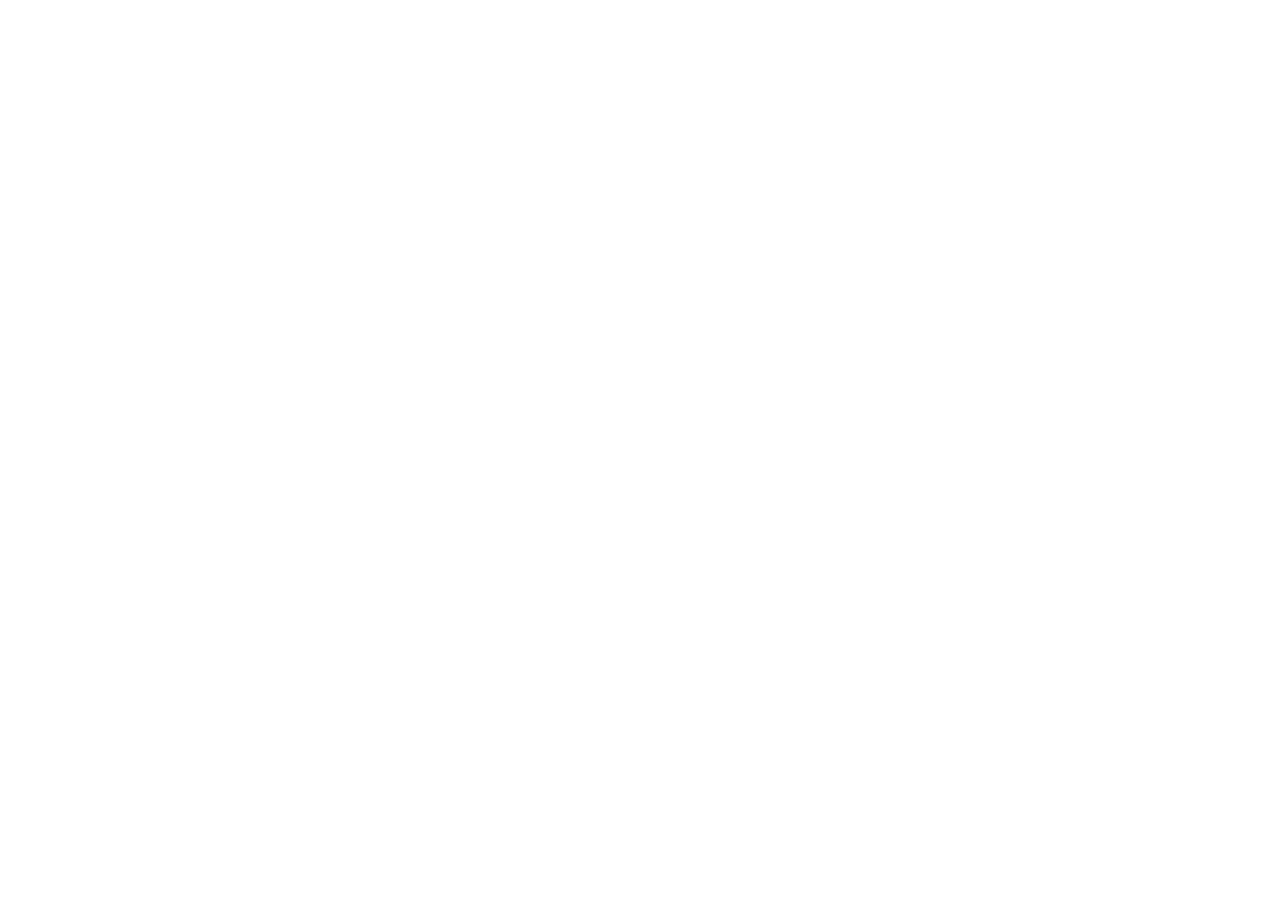
==== html/game.html @ 75d3c33e "Design homepage" ====
<!doctype html>
<html lang="en">
  <head>
    <meta charset="UTF-8" />
    <meta name="viewport" content="width=device-width, initial-scale=1.0" />
    <title>The orange man's labyrinth</title>
  </head>
  <body>
    <header></header>
    <main></main>
    <footer></footer>
  </body>
</html>
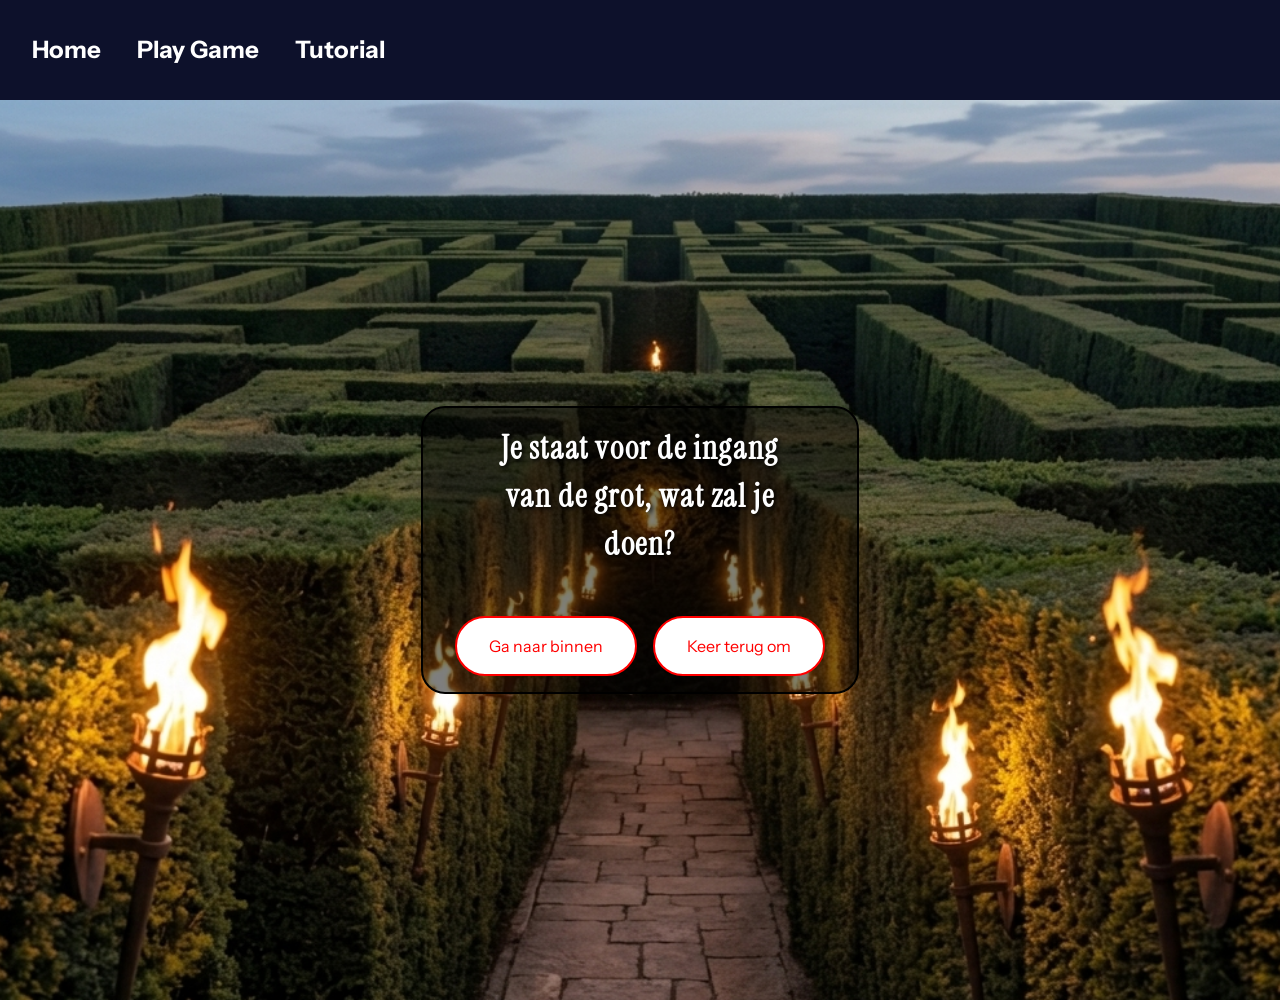
==== commit 2ff4bd9d: "Game pagina ontworpen" ====
--- a/html/game.html
+++ b/html/game.html
@@ -3,11 +3,42 @@
   <head>
     <meta charset="UTF-8" />
     <meta name="viewport" content="width=device-width, initial-scale=1.0" />
+    <link rel="preconnect" href="https://fonts.googleapis.com" />
+    <link rel="preconnect" href="https://fonts.gstatic.com" crossorigin />
+    <link
+      href="https://fonts.googleapis.com/css2?family=Instrument+Sans:ital,wght@0,400..700;1,400..700&family=Instrument+Serif:ital@0;1&display=swap"
+      rel="stylesheet"
+    />
+    <link rel="stylesheet" href="../css/reset.css" />
+    <link rel="stylesheet" href="../css/home.css" />
+    <link rel="stylesheet" href="../css/game.css" />
     <title>The orange man's labyrinth</title>
   </head>
   <body>
-    <header></header>
-    <main></main>
-    <footer></footer>
+    <header>
+      <nav class="nav">
+        <a class="nav__item" href="../index.html">Home</a>
+        <a class="nav__item" href="../html/game.html">Play Game</a>
+        <a class="nav__item" href="../html/tutorial.html">Tutorial</a>
+      </nav>
+    </header>
+    <main>
+      <section class="game">
+        <div class="game__wrapper">
+          <div class="border__content">
+            <p class="game__text" id="text"></p>
+            <div class="game__btn" id="options"></div>
+          </div>
+          <div class="bg-game"></div>
+        </div>
+      </section>
+    </main>
+
+    <footer>
+      <!-- <a class="main__link" href="../index.html"
+        ><span class="link__text">Go back</span></a
+      > -->
+    </footer>
+    <script src="../src/scripts/game.js"></script>
   </body>
 </html>
--- a/css/home.css
+++ b/css/home.css
@@ -0,0 +1,190 @@
+:root {
+  --font-primary: "Instrument Serif", Serif;
+  --font-secondary: "Instrument Sans", Serif;
+
+  --color-primary: white;
+  --color-secondary: black;
+  --color-detail: red;
+  --color-nav: #0d112b;
+  --color-nav-darker: #060812;
+}
+
+.nav {
+  padding: 1rem;
+  background-color: var(--color-nav);
+  border-bottom: 2px var(--color-nav-darker);
+}
+
+.nav__item {
+  margin: 1rem;
+  text-decoration: none;
+  font-family: var(--font-secondary);
+  font-weight: 700;
+  font-size: 1.5rem;
+  color: var(--color-primary);
+  position: relative;
+  display: inline-block;
+}
+
+.nav__item::after {
+  content: "";
+  position: absolute;
+  width: 100%;
+  transform: scaleX(0);
+  height: 2px;
+  bottom: -5px;
+  left: 0;
+  transform-origin: bottom right;
+  transition: 0.8s ease;
+  background-color: var(--color-primary);
+}
+
+.nav__item:hover::after {
+  transform: scaleX(1);
+  transform-origin: bottom left;
+}
+
+.desktop__only {
+  position: relative;
+  z-index: 0;
+  width: 100vw;
+  height: 100vh;
+}
+
+.main__title {
+  position: absolute;
+  z-index: 2;
+  font-family: var(--font-primary);
+  font-size: 4rem;
+  color: var(--color-primary);
+  top: 30%;
+  left: 50%;
+  transform: translate(-50%, -50%);
+  text-shadow: 2px 2px 4px black;
+}
+
+.main__img {
+  object-fit: fill;
+  z-index: 1;
+  width: 100%;
+  height: 100%;
+}
+
+.main__img-detail {
+  position: absolute;
+  bottom: 0;
+  right: 0;
+  z-index: 99;
+  background-image: url(../assets/orange_man-removebg.png);
+  background-size: contain;
+  background-repeat: no-repeat;
+  height: 25rem;
+  aspect-ratio: 1/1;
+}
+
+.main__link {
+  position: absolute;
+  z-index: 2;
+  top: 50%;
+  left: 50%;
+  transform: translate(-50%, -50%);
+  text-decoration: none;
+  border: 2px solid var(--color-detail);
+  border-radius: 2rem;
+  background-color: var(--color-primary);
+  color: var(--color-detail);
+  padding: 1rem 2rem;
+  transition: 0.5s ease;
+}
+
+.main__link:hover {
+  color: var(--color-primary);
+  background-color: var(--color-detail);
+  border: 2px solid var(--color-primary);
+}
+
+.main__link:active {
+  transform: translate(-50%, -50%) scale(1.5);
+  transition: 0.5s ease;
+}
+
+.link__text {
+  font-family: var(--font-secondary);
+  font-weight: 700;
+}
+
+.mobile__only {
+  display: none;
+}
+
+@media (max-width: 402px) {
+  .mobile__only {
+    display: block;
+    position: relative;
+    width: 100vw;
+    height: 100vh;
+    height: 100dvh;
+  }
+
+  .mobile__title {
+    position: absolute;
+    top: 4rem;
+    left: 50%;
+    transform: translateX(-50%);
+    width: 90%;
+    text-align: center;
+    z-index: 2;
+    font-family: var(--font-primary);
+    font-size: 3rem;
+    color: var(--color-primary);
+    text-shadow: 2px 2px 4px black;
+  }
+
+  .mobile__img {
+    height: 100vh;
+    width: 100vw;
+    z-index: 1;
+    object-fit: cover;
+    display: block;
+  }
+
+  .main__img-detail {
+    position: absolute;
+    width: 100%;
+    height: 40rem;
+    bottom: -3rem;
+    z-index: 3;
+    background-position: bottom right;
+    pointer-events: none;
+  }
+
+  .desktop__only {
+    display: none;
+  }
+
+  .nav {
+    display: none;
+  }
+
+  .btns__placement {
+    position: absolute;
+    top: 22rem;
+    left: 50%;
+    transform: translate(-50%, -50%);
+    z-index: 3;
+    display: flex;
+    flex-direction: column;
+    gap: 1rem;
+    width: 80%;
+  }
+
+  .btns__placement .main__link {
+    position: static;
+    transform: none;
+    margin: 0;
+    text-align: center;
+    width: 100%;
+    box-sizing: border-box;
+    z-index: 99;
+  }
+}
--- a/css/game.css
+++ b/css/game.css
@@ -0,0 +1,83 @@
+:root {
+  --font-primary: "Instrument Serif", Serif;
+  --font-secondary: "Instrument Sans", Serif;
+
+  --color-primary: white;
+  --color-secondary: black;
+  --color-detail: red;
+  --color-nav: #0d112b;
+  --color-nav-darker: #060812;
+}
+
+.game {
+  width: 100%;
+  height: 100vh;
+  overflow: hidden;
+}
+
+.game__wrapper {
+  position: relative;
+  width: 100%;
+  height: 100%;
+  display: flex;
+  flex-direction: column;
+  justify-content: center;
+  align-items: center;
+  text-align: center;
+}
+
+.bg-game {
+  position: absolute;
+  top: 0;
+  left: 0;
+  width: 100%;
+  height: 100%;
+  background-image: url(../assets/img_game.png);
+  background-size: cover;
+  background-position: center;
+  z-index: -1;
+}
+
+.game__text {
+  color: var(--color-primary);
+  font-family: var(--font-primary);
+  font-size: 2rem;
+  letter-spacing: 0.1rem;
+  font-weight: 700;
+  margin-bottom: 3rem;
+  z-index: 1;
+  text-shadow: 2px 2px 4px black;
+  max-width: 20rem;
+  margin-left: auto;
+  margin-right: auto;
+}
+
+.game__btn {
+  z-index: 1;
+  display: flex;
+  gap: 1rem;
+  display: flex;
+  justify-content: center;
+}
+
+#options button {
+  font-family: var(--font-secondary);
+  border: 2px solid var(--color-detail);
+  border-radius: 2rem;
+  background-color: var(--color-primary);
+  color: var(--color-detail);
+  padding: 1rem 2rem;
+  transition: 0.5s ease;
+}
+
+#options button:hover {
+  transform: scale(1.05);
+  transition: 0.3s ease;
+}
+
+.border__content {
+  border: 2px solid var(--color-secondary);
+  border-radius: 1.5rem;
+  background-color: rgba(0, 0, 0, 0.5);
+  padding: 1rem 2rem;
+}
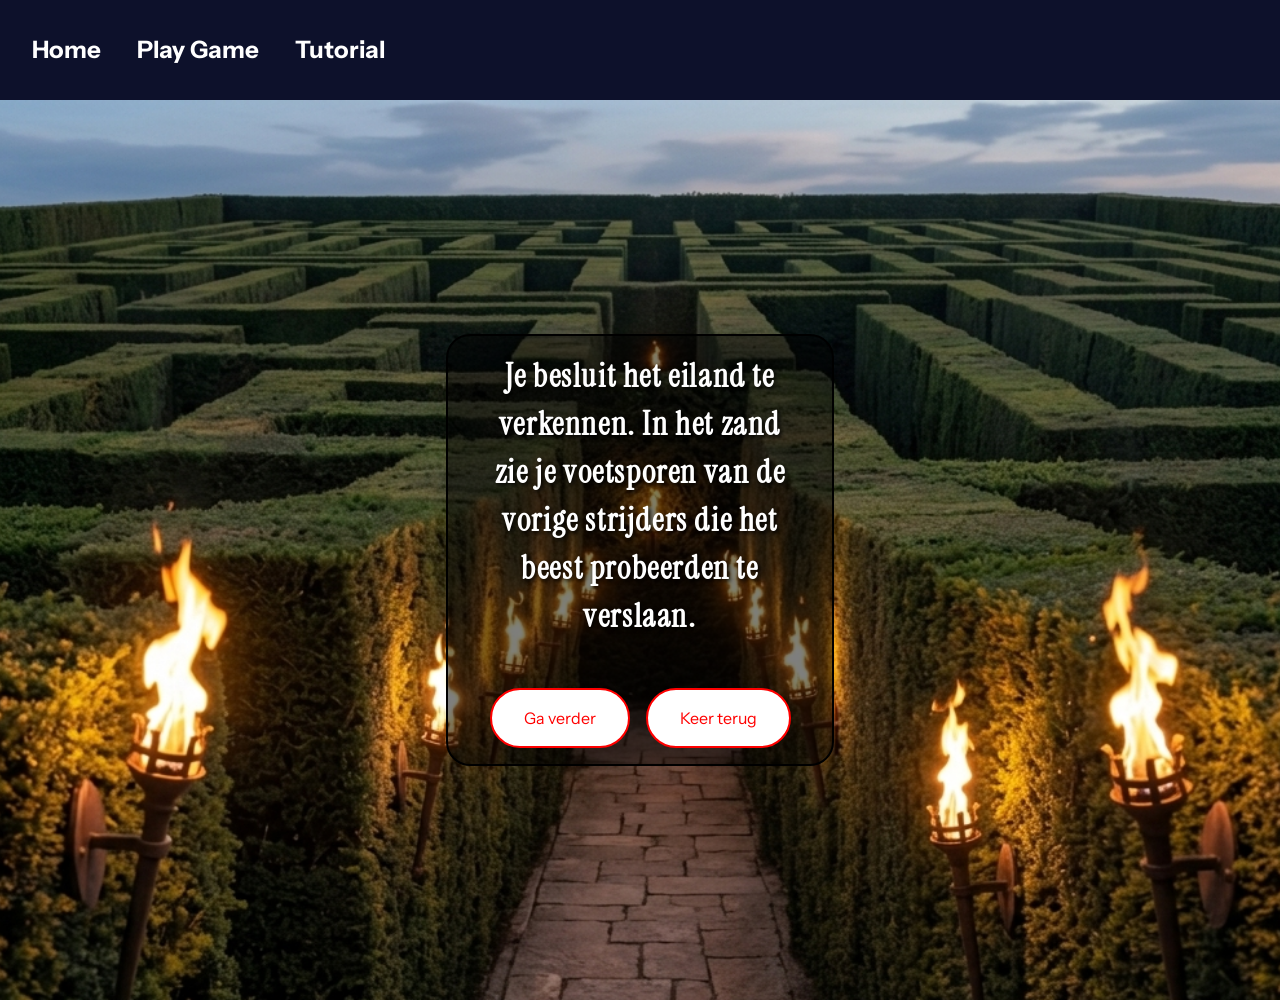
==== commit 509b369e: "Tutorial  en opkuisen" ====
--- a/html/game.html
+++ b/html/game.html
@@ -9,9 +9,7 @@
       href="https://fonts.googleapis.com/css2?family=Instrument+Sans:ital,wght@0,400..700;1,400..700&family=Instrument+Serif:ital@0;1&display=swap"
       rel="stylesheet"
     />
-    <link rel="stylesheet" href="../css/reset.css" />
-    <link rel="stylesheet" href="../css/home.css" />
-    <link rel="stylesheet" href="../css/game.css" />
+    <link rel="stylesheet" href="../src/styles/main.css" />
     <title>The orange man's labyrinth</title>
   </head>
   <body>
--- a/src/styles/main.css
+++ b/src/styles/main.css
@@ -0,0 +1,5 @@
+@import "base/reset.css";
+@import "base/variables.css";
+
+@import "components/home.css";
+@import "components/game.css";
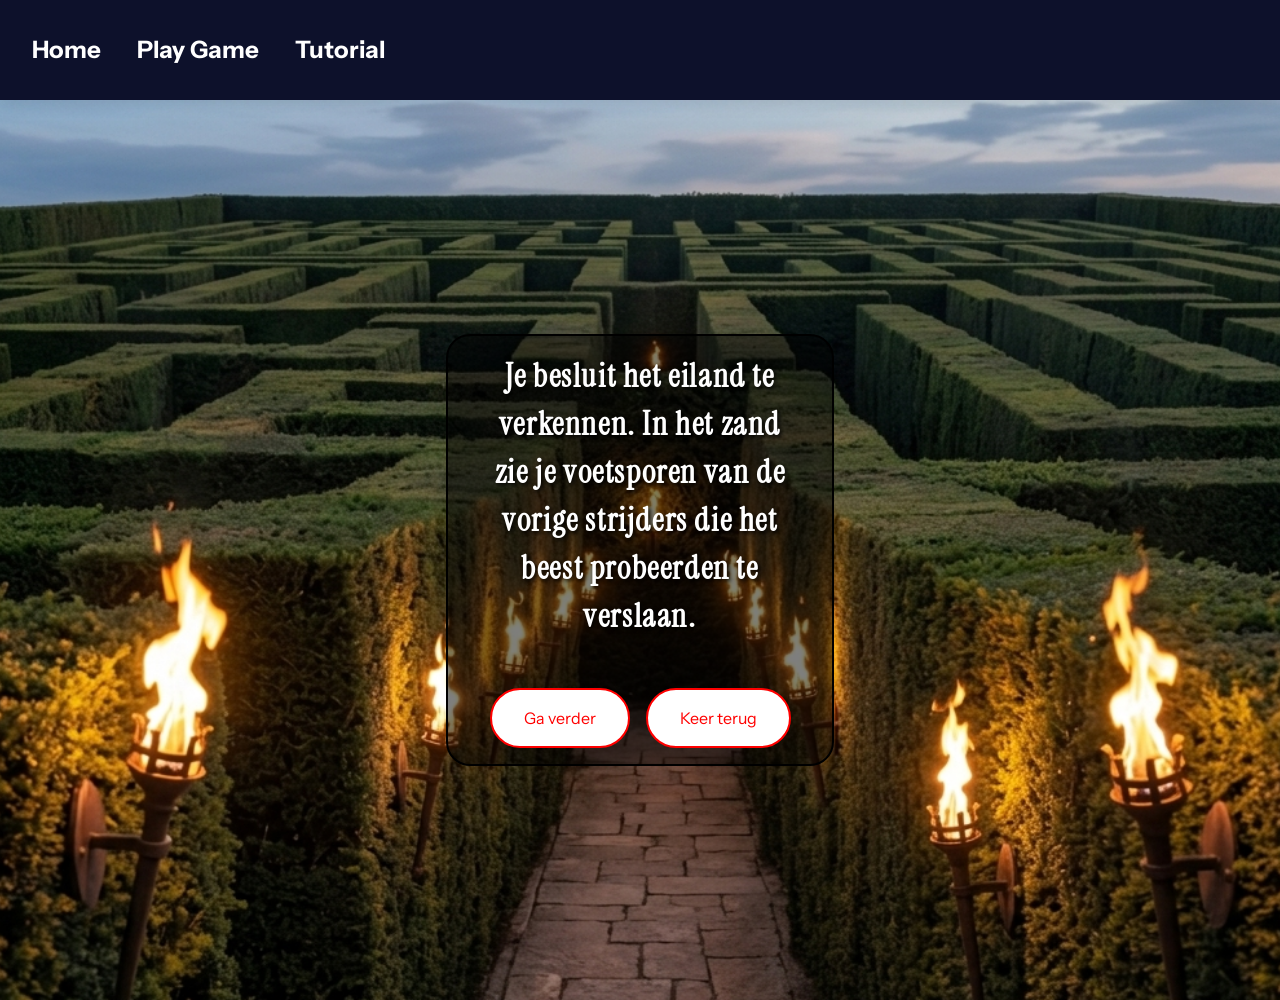
==== commit f2cb517c: "Nav fix" ====
--- a/html/game.html
+++ b/html/game.html
@@ -19,6 +19,13 @@
         <a class="nav__item" href="../html/game.html">Play Game</a>
         <a class="nav__item" href="../html/tutorial.html">Tutorial</a>
       </nav>
+
+      <section class="mobile__nav">
+        <section class="mobile__nav-container">
+          <a class="mobile__link" href="../index.html">Home</a>
+          <a class="mobile__link" href="../html/tutorial.html">Tutorial</a>
+        </section>
+      </section>
     </header>
     <main>
       <section class="game">
@@ -31,12 +38,6 @@
         </div>
       </section>
     </main>
-
-    <footer>
-      <!-- <a class="main__link" href="../index.html"
-        ><span class="link__text">Go back</span></a
-      > -->
-    </footer>
     <script src="../src/scripts/game.js"></script>
   </body>
 </html>
--- a/src/styles/main.css
+++ b/src/styles/main.css
@@ -3,3 +3,4 @@
 
 @import "components/home.css";
 @import "components/game.css";
+@import "components/tutorial.css";
